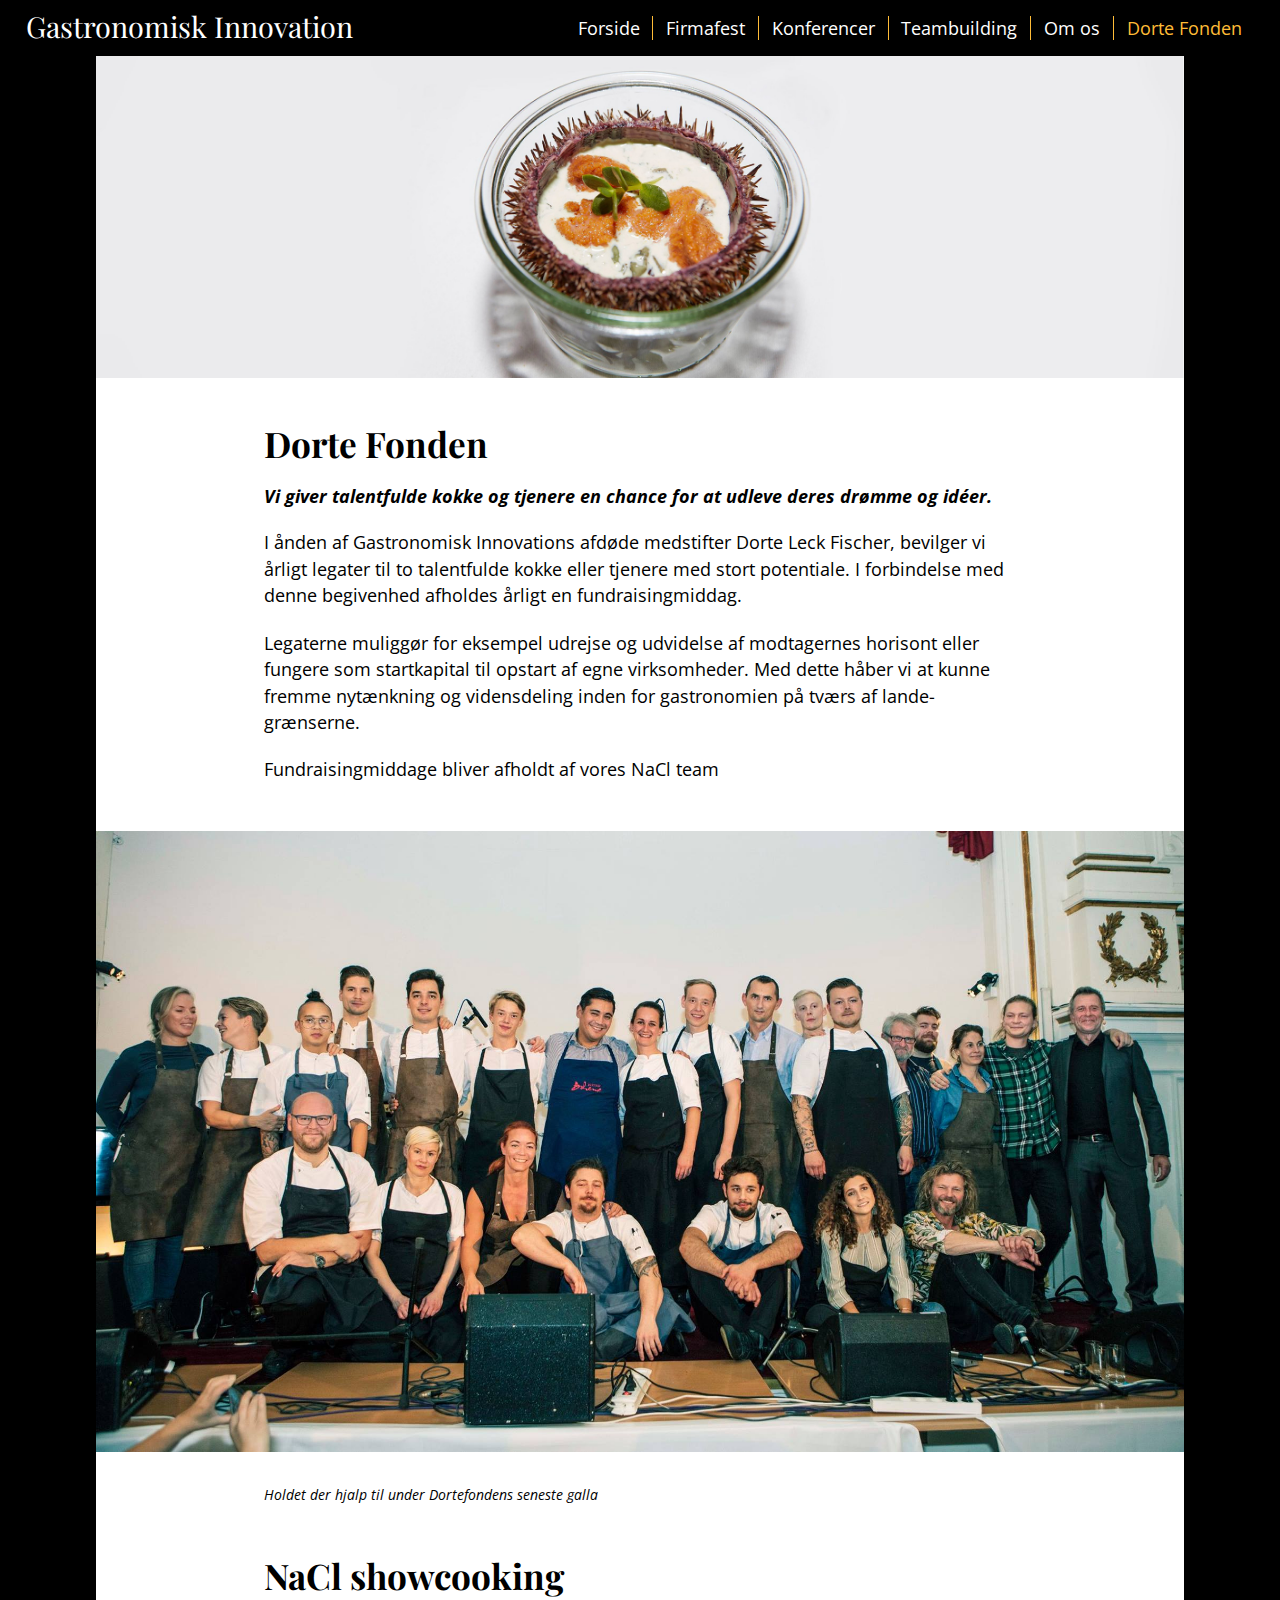
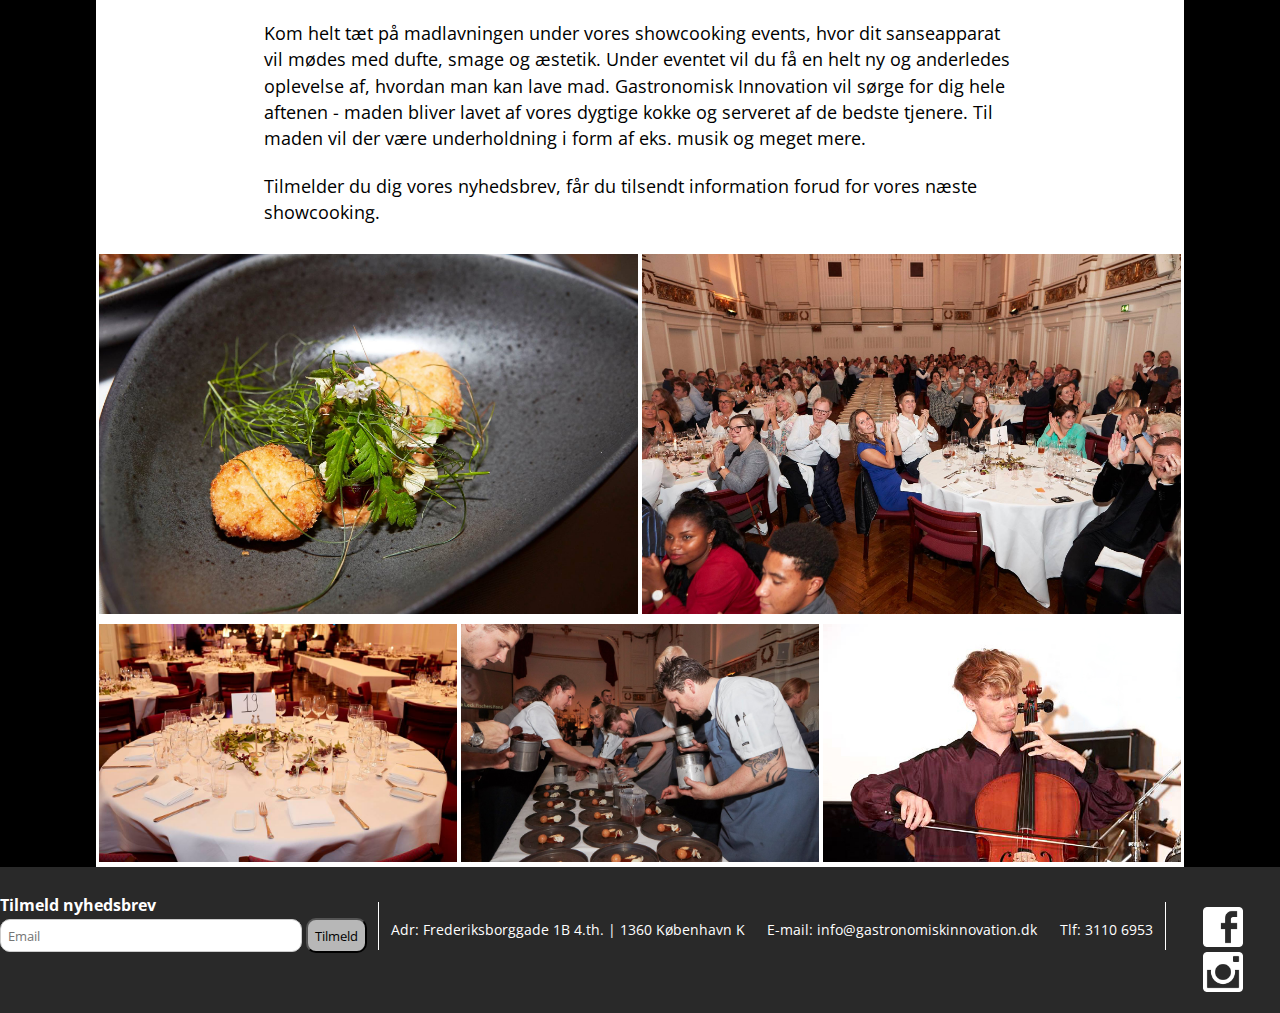
==== dortefonden.html @ 855b717e "Cleaned up in folder. Added mobile version of omos banner" ====
<!DOCTYPE html>
<html>
  <head lang="da">
        <!-- Global site tag (gtag.js) - Google Analytics -->
    <script async src="https://www.googletagmanager.com/gtag/js?id=UA-109349681-2"></script>
    <script>
      window.dataLayer = window.dataLayer || [];
      function gtag(){dataLayer.push(arguments);}
      gtag('js', new Date());

      gtag('config', 'UA-109349681-2');

      window.addEventListener('resize', function() {
    if (window.matchMedia('(min-width: 1076px)').matches) {
        document.getElementById('burger').checked = false;
    }
    }, true);
    </script>

    <meta charset="utf-8">
    <title>Gastronomisk Innovation | Dortefonden</title>
    <link href="https://fonts.googleapis.com/css?family=Open+Sans:300|Playfair+Display" rel="stylesheet">
    <link rel="stylesheet" href="css/style.css">
    <meta name="viewport" content="width=device-width, initial-scale=1.0">

    <link rel="apple-touch-icon" sizes="180x180" href="favicon/apple-touch-icon.png">
    <link rel="icon" type="image/png" sizes="32x32" href="favicon/favicon-32x32.png">
    <link rel="icon" type="image/png" sizes="16x16" href="favicon/favicon-16x16.png">
    <link rel="manifest" href="favicon/manifest.json">
    <link rel="mask-icon" href="favicon/safari-pinned-tab.svg" color="#ffbc37">
    <link rel="shortcut icon" href="favicon/favicon.ico">
    <meta name="msapplication-config" content="favicon/browserconfig.xml">
    <meta name="theme-color" content="#ffffff">
  </head>
  <body>
    <input id="burger" type="checkbox" />
    <label for="burger">
      <span></span>
      <span></span>
      <span></span>
    </label>
    <nav class="mobil" >
      <a class="navn" href="index.html">Gastronomisk Innovation</a>
      <ul>
        <li><a href="index.html">Forside</a></li>
        <li><a href="firmafest.html">Firmafest</a></li>
        <li><a href="konferencer.html">Konferencer</a></li>
        <li><a href="teambuilding.html">Teambuilding</a></li>
        <li><a href="omos.html">Om os</a></li>
        <li><a href="dortefonden.html" class="current">Dorte Fonden</a></li>
      </ul>
    </nav>
    <nav class="desktop" >
      <a class="navn" href="index.html">Gastronomisk Innovation</a>
      <ul>
        <li><a href="dortefonden.html" class="current">Dorte Fonden</a></li>
        <li><a href="omos.html">Om os</a></li>
        <li><a href="teambuilding.html">Teambuilding</a></li>
        <li><a href="konferencer.html">Konferencer</a></li>
        <li><a href="firmafest.html">Firmafest</a></li>
        <li class="undtagelsen"><a href="index.html">Forside</a></li>
      </ul>
    </nav>
    <main class="whitepower" >
      <div class="Smid indhold i den her plsssss">
        <img id="toppic" src="img/pindsvindesktop.jpg" class="desktopbanner" alt="pindsvine ret">
          <img id="toppic" src="img/pindsvin.jpg" class="mobilbanner" alt="pindsvine ret">
<!-- Michelle start-->
        <article class="michelle-indhold">
        <h1>Dorte Fonden</h1>
        <h3>Vi giver talent&shy;fulde kok&shy;ke og tjen&shy;ere en chance for at ud&shy;leve deres drøm&shy;me og idé&shy;er.</h3>
        <p>I ånd&shy;en af Gastronomisk Innovations af&shy;døde med&shy;stifter Dorte Leck Fischer, be&shy;vilger vi årligt legater til to talent&shy;fulde kok&shy;ke eller tjen&shy;ere med stort potentiale. I forbind&shy;else med den&shy;ne be&shy;given&shy;hed af&shy;holdes årligt en fund&shy;raisin&shy;gmiddag.</p>

        <p>
        Legat&shy;erne mulig&shy;gør for eksempel udrejse og udvid&shy;else af modtag&shy;ernes hori&shy;sont eller fungere som start&shy;kapital til opstart af egne virk&shy;somhed&shy;er.
        Med dette håber vi at kun&shy;ne frem&shy;me ny&shy;tænk&shy;ning og videns&shy;deling inden for gastro&shy;nomien på tværs af lande&shy;grænserne.</p>

        <p>Fundraisingmiddage bliver afholdt af vores NaCl team</p>

      </article>
      <img id="middle" src="img/okt17.jpg" alt="holdet der hjalp under gallaen">

      <article class="michelle-indhold">
        <p id="caption">Holdet der hjalp til under Dortefondens seneste galla</p>

        <h1 id="nacl">NaCl showcooking</h1>
        <p>Kom helt tæt på mad&shy;lav&shy;ningen under vores show&shy;cooking events, hvor dit sanse&shy;apparat vil mødes med dufte, smage og æstetik. Under eventet vil du få en helt ny og ander&shy;ledes oplev&shy;else af, hvor&shy;dan man kan lave mad. Gastronomisk Innovation vil sørge for dig hele aftenen - maden bliver lavet af vores dygtige kok&shy;ke og serveret af de bedste tjen&shy;ere. Til maden vil der være under&shy;holdning i form af eks. musik og meget mere.</p>

        <p>Tilmelder du dig vores nyhedsbrev, får du tilsendt information forud for vores næste showcooking.</p>
      </article>

      <div class="grid">
        <div class="billederher">
          <img src="img/krabbe.jpg" alt="Mad">
          <img src="img/forsamling.jpg" alt="Forsamling til galla">
        </div>
        <div class="billederder">
          <img src="img/bord.jpg" alt="Dækket bord">
          <img src="img/dortetilberedning.jpg" alt="Tilberedning af mad">
          <img src="img/musik2.jpg" alt="Musiker">
        </div>
      </div>

</div>
    </main>
<!--Michelle slut-->

    <footer>
      <div class="formdiv">
        <form action="action_page.php">
          <div class="mail" >
            <h3>Tilmeld nyhedsbrev</h3>
            <input type="text" placeholder="Email" name="email" required>
            <button type="submit" class="signupbtn">Tilmeld</button>
          </div>
        </form>
      </div>
      <div class="kontaktinfo">
        <div class="">
          <a href="https://goo.gl/maps/WK9mbAa1QhL2">Adr: Frederiksborggade 1B 4.th. | 1360 København K</a>
        </div>
        <div class="">
          <a href="mailto:info@gastronomiskinnovation.dk">E-mail: info@gastronomiskinnovation.dk</a>
        </div>
        <div class="">
          <a href="tel:31106953">Tlf: 3110 6953</a>
        </div>
      </div>
      <div class="someikoner">
        <!--Icons made by https://www.flaticon.com/authors/google. Used under Creative Commons BY 3.0 license-->
        <a href="https://www.facebook.com/281933641918247/" target="_blank">
        <img src="img/facebook.png" alt="Facebook"></a>
        <a href="https://www.instagram.com/gastronomiskinnovation/" target="_blank">
        <img src="img/instagram.png" alt="Instagram"></a>
      </div>
    </footer>
  </body>
</html>
---- css/style.css ----
@charset "UTF-8";
* {
  box-sizing: border-box;
  font-family: 'open sans', sans-serif; }

body footer div.kontaktinfo div {
  text-align: center; }

body > nav.desktop > ul > li > a:hover {
  opacity: 0.75; }

body > nav.mobil > ul > li > a:hover {
  opacity: 0.5; }

body > nav.mobil > ul > li > a {
  font-weight: lighter; }

body > main > div.velkommentekst {
  /*text-align: center;
  display: block;
  margin-top: -5em;
  background-color: black;
  padding: 0.5em;
  z-index: 16;*/
  max-width: 95%;
  background-color: black;
  margin: -4em auto 2em auto;
  z-index: 100;
  padding-top: 1em;
  padding-bottom: 1em;
  text-align: center; }
  body > main > div.velkommentekst h4 {
    color: #FFBC37;
    font-size: 5vw;
    margin-top: 0;
    margin-bottom: 0.6em; }
  body > main > div.velkommentekst p {
    color: white;
    margin-top: 0; }

body {
  background-color: black; }
  body div.mobilindexbillede {
    position: relative;
    text-align: center;
    display: block;
    z-index: -1; }
    body div.mobilindexbillede img {
      max-width: 100%;
      z-index: 3;
      margin-bottom: -0.3em; }
    body div.mobilindexbillede p {
      font-size: 1.8em;
      color: black;
      background-color: rgba(0, 0, 0, 0.5);
      position: absolute;
      transform: translate(-50%, -50%);
      top: 50%;
      left: 50%;
      width: 100%;
      padding: 0.2em; }
  body div.desktopindexbillede {
    display: none; }
  body main.nicolai {
    max-width: 700px;
    margin: 0 auto;
    background-color: white; }
    body main.nicolai img.insects {
      max-width: 100%; }
    body main.nicolai div.ydelsesikoner figure {
      max-width: 80%;
      margin: 0 auto 4em auto;
      display: block;
      text-align: center; }
      body main.nicolai div.ydelsesikoner figure:hover {
        opacity: 0.75; }
      body main.nicolai div.ydelsesikoner figure img {
        max-width: 50%; }
      body main.nicolai div.ydelsesikoner figure h6 {
        color: Black;
        font-size: 2em;
        margin-top: 0;
        margin-bottom: 0;
        font-family: 'Playfair display', serif; }
      body main.nicolai div.ydelsesikoner figure figcaption {
        color: black; }
    body main.nicolai div.norreport {
      text-align: center; }
      body main.nicolai div.norreport h5 {
        color: black;
        font-size: 1.5em;
        margin-bottom: 0.5em;
        font-family: 'Playfair display', serif; }
      body main.nicolai div.norreport p {
        color: black; }
    body main.nicolai div.reviewdiv {
      text-align: center; }
      body main.nicolai div.reviewdiv div.facebook {
        margin-top: 2.5em; }
        body main.nicolai div.reviewdiv div.facebook div.stars img {
          max-width: 10%; }
        body main.nicolai div.reviewdiv div.facebook p {
          color: black;
          margin-top: 0; }
      body main.nicolai div.reviewdiv h5 {
        color: black;
        font-size: 2em;
        margin-bottom: 0;
        font-family: 'Playfair display', serif; }
      body main.nicolai div.reviewdiv div.reviews div.review h2.gås {
        color: #FFBC37;
        font-family: arial, sans-serif;
        font-size: 6em;
        font-weight: normal;
        line-height: 0.01em;
        margin: 0.7em 0 -0.2em 0; }
      body main.nicolai div.reviewdiv div.reviews div.review p {
        color: black;
        margin-bottom: 0; }
      body main.nicolai div.reviewdiv div.reviews div.review h4 {
        color: black;
        margin-top: 0; }

body {
  background-color: black;
  margin: 0; }
  body div figure {
    margin: 0; }
    body div figure img {
      max-width: 100%; }
    body div figure.desktop {
      display: none; }
    body div figure p {
      text-align: center;
      width: 100%;
      position: absolute;
      font-size: 2.2em;
      color: black;
      top: 30.8vh;
      display: block;
      left: 50%;
      transform: translate(-50%, -50%);
      background-color: rgba(0, 0, 0, 0.5); }
  body footer {
    padding-top: 3vh;
    background-color: #292929; }
    body footer div {
      max-width: 90%;
      display: block;
      margin: 0 auto; }
      body footer div form {
        margin-top: 0em;
        padding-bottom: 1em;
        max-width: 100%; }
        body footer div form div.mail {
          /*  margin: 0 0 0 1em;*/ }
        body footer div form div button {
          background-color: #B7B7B7;
          border-radius: 10px;
          padding: 0.5em; }
        body footer div form div h3 {
          margin-bottom: 0.1em;
          margin-top: 0;
          font-family: 'open sans', sans-serif;
          color: white;
          font-size: 1em; }
        body footer div form div input[type=text] {
          width: 70%;
          padding: 12px 20px;
          display: inline-block;
          border: 1px solid #ccc;
          box-sizing: border-box;
          border-radius: 10px;
          padding: 0.5em; }
      body footer div.someikoner {
        text-align: center;
        padding-bottom: 1em; }
        body footer div.someikoner a {
          margin-left: 0.5em;
          margin-right: 0.5em;
          color: white; }
          body footer div.someikoner a img {
            max-width: 2.5em; }
      body footer div div {
        padding-bottom: 1em; }
        body footer div div a {
          text-decoration: none;
          color: white;
          display: inline; }
  body input#burger {
    opacity: 0; }
  body main {
    margin: 0 auto;
    display: block;
    padding: 0.3em; }
    body main.whitepower {
      padding: 0;
      margin-top: 2.15em; }
      body main.whitepower div {
        background-color: white;
        /*margin: 2.5em auto 0;  Giver ekstra uønsket afstand mellem bilederne på Dortefonden*/ }
        body main.whitepower div img {
          max-width: 100%; }
        body main.whitepower div article {
          max-width: 800px;
          margin: auto;
          padding: 0.5em; }
          body main.whitepower div article h1 {
            font-size: 1.8em;
            margin-top: 0.5em;
            margin-bottom: 0.5em;
            font-family: 'Playfair display', serif; }
          body main.whitepower div article h3 {
            font-size: 1.1em;
            font-style: italic;
            margin: 0; }
          body main.whitepower div article p {
            color: black;
            font-size: 1.1em;
            margin-top: 1.2em;
            line-height: 1.5em; }
          body main.whitepower div article .galleri {
            /*Både billeder og knapper i galleri*/
            position: relative;
            /*Tillader placering af knapper oven på billeder*/
            margin: 0; }
            body main.whitepower div article .galleri button {
              /*Pile i galleri*/
              background-color: rgba(0, 0, 0, 0.4);
              /*Sort farve med 40% opacity*/
              font-size: 1.8em;
              /*Størrelse på pilen*/
              color: white;
              border: none;
              padding: 0.2em 0.1em;
              /*Pilens kasse*/
              position: absolute;
              /*Tillader placering af knapper oven på billeder*/
              outline: none;
              /*Fjerner markering af knappen ved klik*/
              transform: translate(0%, -50%);
              /*Justeringer i forhold til centrum på y-aksen*/
              top: 50%;
              /*Placér midt på billedets y-akse*/ }
            body main.whitepower div article .galleri .w3-display-right {
              /*Knap til at vise næste billede i slideshow*/
              right: 0;
              /*Afstanden fra højre kant af kassen skal være 0*/ }
          body main.whitepower div article .miniatures {
            /*Miniaturer under det store billede i galleriet*/
            columns: 3;
            /*3 miniaturer ved siden af hinanden*/
            width: 100%;
            margin: 0.5em 0 0 0;
            /*Lidt afstand til det store billede*/ }
            body main.whitepower div article .miniatures img {
              display: block;
              /*Så miniaturerne står ved siden af hinanden*/ }
          body main.whitepower div article .w3-opacity-off {
            /*Sætter border rundt om det valgte billede i galleriet*/
            border: solid #FFBC37 1vmin; }
  body nav a.navn {
    text-decoration: none;
    color: white;
    font-family: 'Playfair Display', serif;
    padding-left: 1%;
    padding-top: 0.3em;
    clear: both;
    float: left;
    font-size: 1.6em;
    max-width: 420px; }
  body nav.desktop {
    display: none; }
  body h1 {
    /*position: fixed;
    top: 40px;
    left: 40px;
    z-index: 6;
    font-size: 20px;
    font-weight: 900;
    font-family: sans-serif;
    text-transform: uppercase;*/ }
    body h1 > span {
      text-transform: none;
      opacity: .5;
      font-weight: 300;
      font-size: 50px; }
  body input + label {
    position: fixed;
    top: 0.4em;
    right: 5%;
    height: 65px;
    width: 9%;
    z-index: 15; }
    body input + label span {
      position: absolute;
      width: 100%;
      height: 3%;
      top: 33%;
      margin-top: -1px;
      left: 0;
      display: block;
      background: white;
      transition: .5s; }
    body input + label span:first-child {
      top: 20%; }
    body input + label span:last-child {
      top: 47%; }
  body label:hover {
    cursor: pointer; }
  body input:checked + label span {
    opacity: 0;
    top: 50%; }
  body input:checked + label span:first-child {
    opacity: 1;
    transform: rotate(225deg); }
  body input:checked + label span:last-child {
    opacity: 1;
    transform: rotate(-225deg); }
  body input ~ nav.mobil {
    background: black;
    position: fixed;
    top: 0;
    left: 0;
    width: 100%;
    /*  height: 3.5em;*/
    height: 0.001vh;
    transition: .5s;
    /*  transition-delay: .5s; Hvorfor?*/
    z-index: 14;
    padding-bottom: 3.5em; }
    body input ~ nav.mobil > ul {
      position: absolute;
      top: 15%;
      left: 7%;
      right: 17%;
      list-style: none;
      display: none; }
      body input ~ nav.mobil > ul > li {
        opacity: 0;
        transition: .5s;
        transition-delay: 0s; }
        body input ~ nav.mobil > ul > li > a {
          font-family: 'Open Sans', sans-serif;
          text-decoration: none;
          text-transform: uppercase;
          color: white;
          display: block;
          padding: 6%;
          font-size: 1.5em; }
          body input ~ nav.mobil > ul > li > a.current {
            color: #FFBC37; }
  body input:checked ~ nav {
    height: 100%;
    transition-delay: 0s; }
    body input:checked ~ nav > ul {
      display: block; }
      body input:checked ~ nav > ul > li {
        opacity: 1;
        transition-delay: .5s; }

/*Michelle start*/
#toppic {
  width: 100%; }

article.michelle-indhold {
  max-width: 800px;
  padding: 0.6em;
  margin: auto; }
  article.michelle-indhold h3 {
    font-size: 1.1em;
    font-style: italic;
    margin: 0; }
  article.michelle-indhold .michelle-indhold > h1 {
    font-size: 1.8em;
    margin-bottom: 0.5em;
    margin-top: 0.5em;
    font-family: 'Playfair Display', serif; }
  article.michelle-indhold p {
    color: black;
    margin: 0;
    margin-top: 1.2em;
    line-height: 1.5em; }
  article.michelle-indhold #caption {
    font-size: 0.9em;
    font-style: italic;
    margin-top: 0.2em; }
  article.michelle-indhold #nacl {
    margin-top: 1.3em;
    margin-bottom: 0; }

#middle {
  width: 100%;
  margin-top: 1.5em; }

.grid {
  margin-top: 1.5em; }
  .grid img {
    width: 100%;
    margin-top: 0.3em; }

/*Michelle slut*/
/* Katja */
.omosimg, .videoo {
  max-width: 100%; }

/* Text */
.tlf {
  text-align: center;
  font-size: 1.2em; }

.familie, .booktext {
  margin-left: 10%;
  margin-right: 10%;
  line-height: 1.5em; }

.omos {
  font-size: 2.2em;
  font-family: 'playfair display', serif; }

.centertext {
  text-align: center; }

body main.whitepower div .interview {
  margin: 2em auto;
  padding-top: 0; }
body main.whitepower div .videoWrapper {
  /*Så den embeddede video fylder hele bredden med det rigtige h/b-forhold*/
  position: relative;
  padding-bottom: 56.25%;
  /* 16:9 */
  height: 0;
  margin-top: 0; }
  body main.whitepower div .videoWrapper iframe {
    position: absolute;
    top: 0;
    left: 0;
    width: 100%;
    height: 100%; }

/* Link books */
.buylink {
  font-weight: bold;
  color: black;
  transition: color 0.2s ease;
  background-color: #FFBC37;
  transition: background-color 0.2s ease;
  border-radius: 25px;
  padding: 0.7em 1em;
  margin-top: 1em;
  display: inline-block;
  /*så den ikke klipper ind i p*/ }
  .buylink:hover {
    background-color: #292929;
    color: #FFBC37; }

a:link {
  text-decoration: none; }

/* Flexbox */
body main.whitepower .gallery {
  display: flex;
  flex-wrap: wrap;
  justify-content: center;
  position: relative;
  width: 100%;
  margin-top: 0.3em; }

.galleryitem {
  flex: 1 0 20em;
  max-width: 100%;
  margin: 1rem;
  margin-top: 0;
  margin-bottom: 2em; }

.galleryitem img {
  display: block;
  height: auto;
  width: 15em; }

.galleryitem figcaption {
  color: black;
  font-family: 'open sans', sans-serif;
  padding: .3em 0;
  text-align: center;
  padding-top: 1em; }

.captions {
  font-weight: 900;
  font-size: 1.5em; }

.galleryitem span {
  display: block;
  margin-left: auto;
  margin-right: auto;
  line-height: 1.5em;
  max-width: 438px;
  padding: 0 0.5em 0; }

.mortenflex, .rasmusflex, .isabelflex {
  max-width: 30%;
  border-radius: 50%;
  display: block;
  margin: auto; }

/* Flexbox books */
.book, .snaps, .ukrudt {
  max-width: 70%;
  margin: auto; }

/* Katja slut */
img.kniv {
  display: none; }

img.gaffel {
  display: none; }

.desktopbanner {
  display: none; }

.mobilbanner {
  display: block; }

@media screen and (max-width: 1075px) and (orientation: landscape) {
  nav.mobil ul {
    columns: 2; } }
@media screen and (min-width: 1076px) {
  .desktopbanner {
    display: block; }

  .mobilbanner {
    display: none; }

  body > main > div.velkommentekst {
    max-width: 82%;
    text-align: center;
    background-color: black;
    margin-left: auto;
    margin-right: auto;
    margin-top: -5em;
    z-index: 100;
    padding-top: 1em;
    padding-bottom: 1em; }
    body > main > div.velkommentekst h4 {
      /*font-size: 2.4em; Se @media for min 700px*/
      margin-bottom: 0;
      display: block;
      margin: 0 auto;
      color: #FFBC37; }
    body > main > div.velkommentekst p {
      font-size: 1.7em;
      margin-top: 0.6em;
      padding: 0 0.4em 0; }

  body img.kniv {
    display: block;
    max-width: 3.92%;
    float: right;
    margin-top: 9em; }
  body img.gaffel {
    display: block;
    max-width: 5%;
    float: left;
    transform: translate(-50%, 0%);
    margin-top: 9em; }
  body div.mobilindexbillede {
    display: none; }
    body div.mobilindexbillede img {
      max-width: 100%; }
  body div.desktopindexbillede {
    display: block;
    position: relative;
    text-align: center;
    z-index: -1;
    /*Så velkommentekst står foran*/
    margin-top: 3.2em; }
    body div.desktopindexbillede img {
      max-width: 100%;
      margin-bottom: -0.3em;
      /*Fjerner sort streg under billede*/ }
    body div.desktopindexbillede p {
      font-size: 2.5em;
      color: black;
      background-color: rgba(0, 0, 0, 0.5);
      position: absolute;
      transform: translate(-50%, -50%);
      top: 50%;
      left: 50%;
      width: 100%;
      padding: 0.2em; }
  body main.nicolai {
    max-width: 85%;
    background-color: white; }
    body main.nicolai div.ydelsesikoner {
      display: flex;
      justify-content: space-between;
      align-items: baseline;
      margin-top: 6em; }
      body main.nicolai div.ydelsesikoner figure {
        max-width: 30%;
        margin: 0 auto 4em auto;
        display: block;
        text-align: center; }
        body main.nicolai div.ydelsesikoner figure img {
          max-width: 60%; }
        body main.nicolai div.ydelsesikoner figure h6 {
          color: black;
          font-size: 2em;
          margin-top: 0;
          margin-bottom: 0; }
        body main.nicolai div.ydelsesikoner figure figcaption {
          color: black;
          max-width: 90%;
          display: block;
          margin: 0 auto; }
    body main.nicolai div.norreport {
      text-align: center;
      display: block;
      margin: 0 auto 4em; }
      body main.nicolai div.norreport h5 {
        color: black;
        font-size: 2em;
        margin-bottom: 0.5em; }
      body main.nicolai div.norreport p {
        color: black;
        max-width: 30em;
        margin: 0 auto;
        text-align: justify; }
    body main.nicolai div.reviewdiv {
      margin-bottom: 3em;
      text-align: center; }
      body main.nicolai div.reviewdiv div.facebook {
        margin-top: 2.5em; }
        body main.nicolai div.reviewdiv div.facebook div.stars img {
          max-width: 4%; }
        body main.nicolai div.reviewdiv div.facebook p {
          color: black;
          margin-top: 0; }
      body main.nicolai div.reviewdiv h5 {
        color: black;
        font-size: 2em;
        margin-bottom: 0; }
      body main.nicolai div.reviewdiv div.reviews {
        display: flex;
        justify-content: space-between;
        max-width: 80%;
        margin: 0 auto; }
        body main.nicolai div.reviewdiv div.reviews div.review {
          max-width: 40%; }
          body main.nicolai div.reviewdiv div.reviews div.review h2.gås {
            color: #FFBC37;
            font-family: arial, sans-serif;
            font-size: 6em;
            font-weight: normal;
            line-height: 0.01em;
            margin: 0.7em 0 0 0; }
          body main.nicolai div.reviewdiv div.reviews div.review p {
            color: black;
            margin-bottom: 0;
            margin-top: 0;
            text-align: justify; }
          body main.nicolai div.reviewdiv div.reviews div.review h4 {
            color: black;
            margin-top: 0; }

  body {
    margin: 0; }
    body div figure.mobil {
      display: none; }
    body div figure.desktop {
      display: block; }
    body main {
      max-width: 85%;
      display: block;
      margin: 0 auto; }
      body main.whitepower div {
        margin-top: 3.23em; }
        body main.whitepower div article {
          padding: 1.5em;
          /*Dobbelte padding i desktop format*/ }
          body main.whitepower div article h1 {
            font-size: 2.2em; }
          body main.whitepower div article .galleri button {
            font-size: 3em;
            /*Størrelse på pilen*/
            padding: 0.3em 0.1em;
            /*Pilens kasse*/ }
          body main.whitepower div article .galleri :hover {
            color: #FFBC37; }
    body input {
      display: none; }
    body label {
      display: none; }
    body nav.mobil {
      display: none; }
    body nav.desktop {
      display: block;
      position: fixed;
      background-color: black;
      height: 3.47em;
      width: 100%;
      z-index: 10;
      margin-top: -3.2em; }
      body nav.desktop a.navn {
        text-decoration: none;
        color: white;
        font-family: 'Playfair Display', serif;
        padding-left: 2%;
        padding-top: 0.5%;
        clear: both;
        float: left;
        font-size: 1.8em; }
      body nav.desktop ul {
        padding: 0;
        width: 65%;
        float: right;
        margin-bottom: 0;
        margin-right: 2%; }
        body nav.desktop ul li {
          float: right;
          padding-left: 0.8em;
          padding-right: 0.8em;
          display: inline-block;
          border-left: 1px solid #FFBC37; }
          body nav.desktop ul li.undtagelsen {
            border: none;
            padding-left: 0; }
          body nav.desktop ul li a {
            text-decoration: none;
            color: white;
            font-family: 'Open Sans', sans-serif;
            font-size: 1.1em; }
            body nav.desktop ul li a.current {
              color: #FFBC37; }
    body footer {
      display: flex;
      justify-content: space-around; }
      body footer div {
        margin-left: 0;
        margin-right: 0;
        max-width: 100%;
        display: inline-block;
        display: inline-block; }
        body footer div.formdiv {
          width: 30%; }
          body footer div.formdiv form div input {
            width: 80%; }
        body footer div form {
          display: inline-block;
          width: 100%; }
          body footer div form div {
            width: 100%;
            padding: 0; }
        body footer div.kontaktinfo {
          width: 50em;
          padding-top: 1em;
          display: flex;
          justify-content: space-around;
          border-left: 1px solid white;
          border-right: 1px solid white;
          padding-bottom: 0.1em;
          height: 3em;
          margin-top: 0.5em; }
          body footer div.kontaktinfo div a {
            font-size: 0.9em; }
        body footer div.someikoner {
          margin-top: 0.8em; }

  body main.whitepower div div.grid {
    display: flex;
    justify-content: space-between;
    flex-direction: column;
    margin: 0 0 0 0.2em; }
    body main.whitepower div div.grid div.billederher {
      display: block;
      margin: 0 auto; }
      body main.whitepower div div.grid div.billederher img {
        max-width: 49.7%; }
    body main.whitepower div div.grid div.billederder {
      margin: 0; }
      body main.whitepower div div.grid div.billederder img {
        max-width: 33%; } }
@media screen and (max-width: 370px) {
  body > nav.mobil > a {
    font-size: 1.3em;
    margin-top: 0.3em; }

  /*body input ~ nav.mobil {
      height: 3.4em;
    }*/ }
@media screen and (min-width: 700px) {
  body > main > div.velkommentekst > h4 {
    font-size: 2.19em; } }

/*# sourceMappingURL=style.css.map */
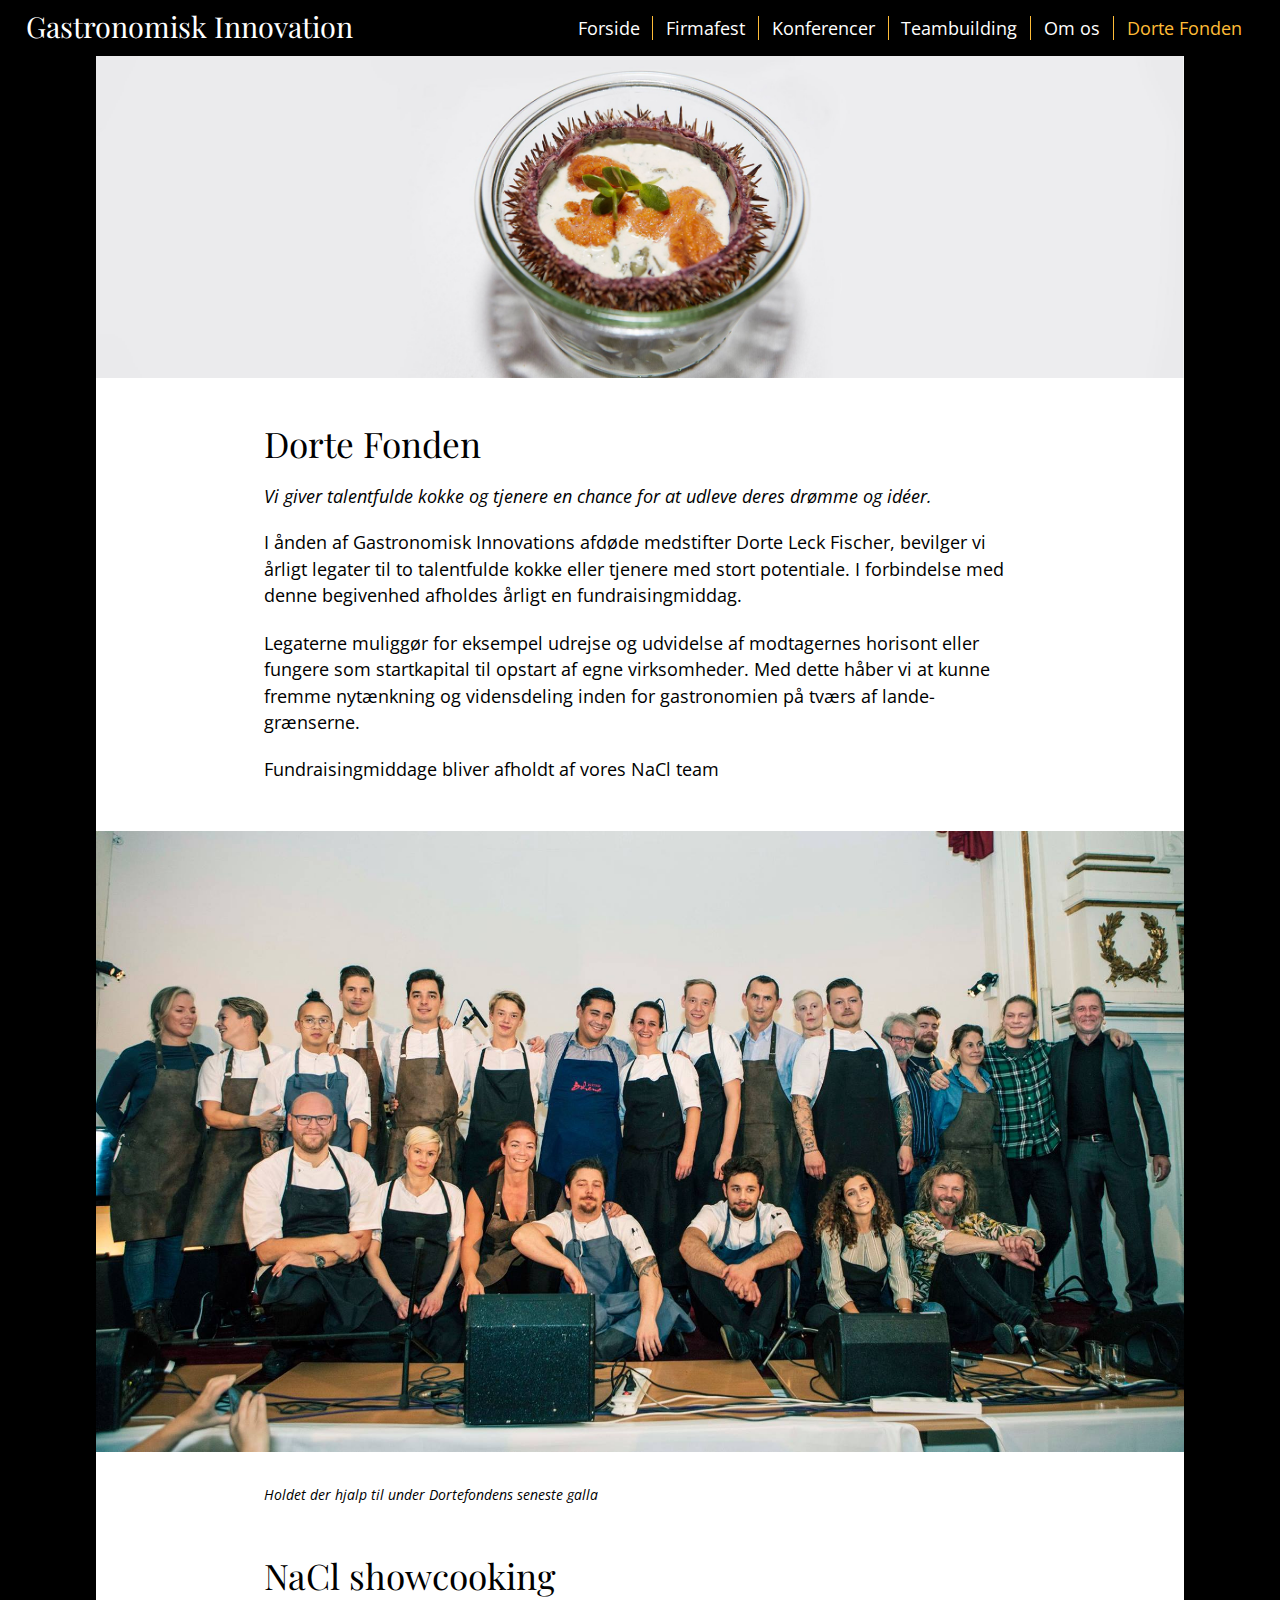
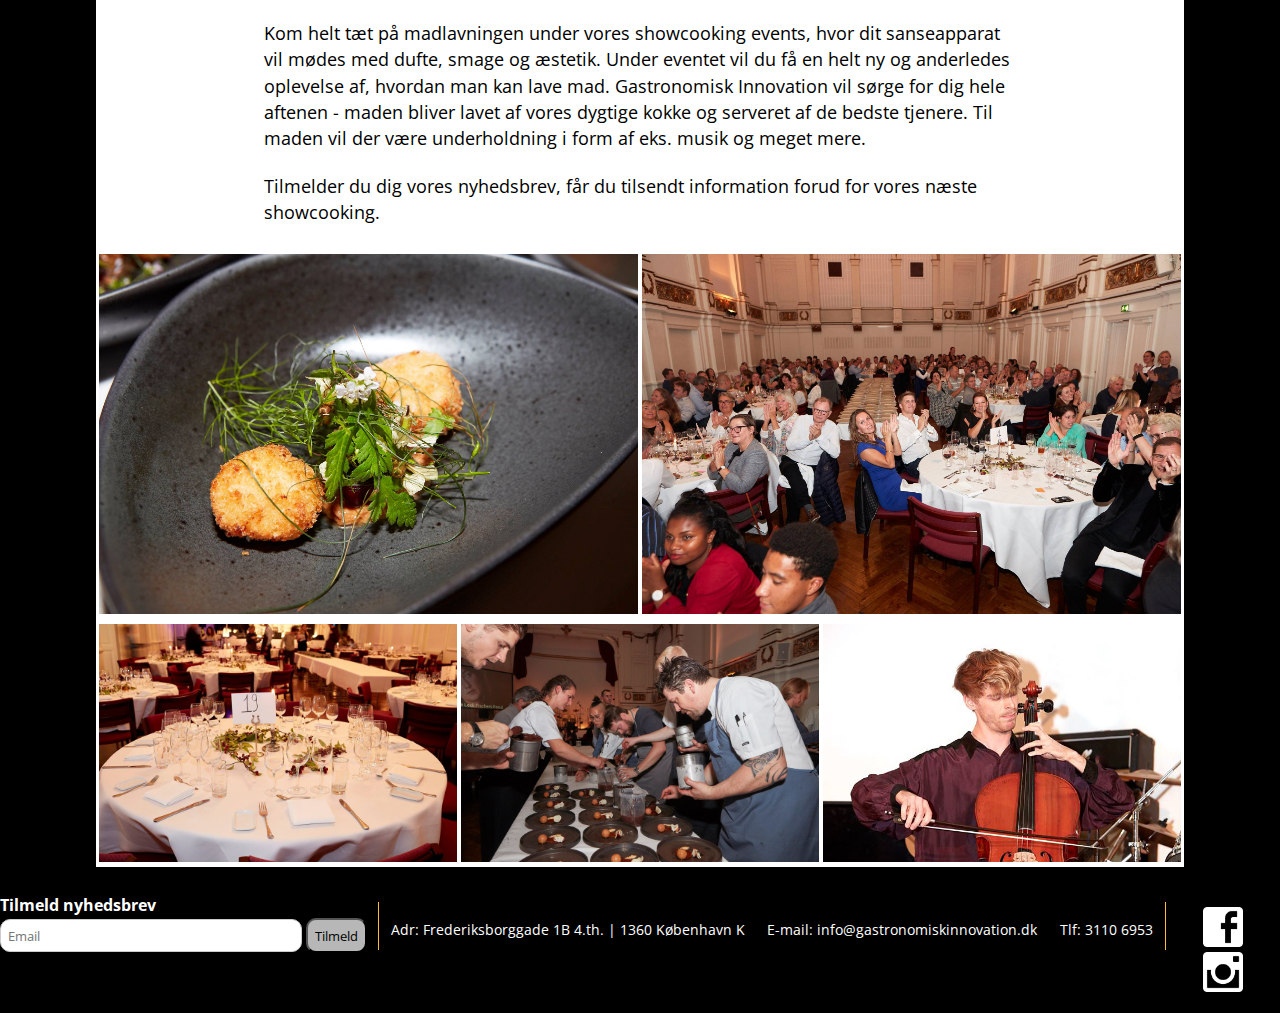
==== commit a6183ac0: "Font weight increased for desktop nav and main text" ====
--- a/dortefonden.html
+++ b/dortefonden.html
@@ -19,7 +19,7 @@
 
     <meta charset="utf-8">
     <title>Gastronomisk Innovation | Dortefonden</title>
-    <link href="https://fonts.googleapis.com/css?family=Open+Sans:300|Playfair+Display" rel="stylesheet">
+    <link href="https://fonts.googleapis.com/css?family=Open+Sans:400,400i,600,700|Playfair+Display:400,700" rel="stylesheet">
     <link rel="stylesheet" href="css/style.css">
     <meta name="viewport" content="width=device-width, initial-scale=1.0">
 
--- a/css/style.css
+++ b/css/style.css
@@ -1,6 +1,7 @@
 @charset "UTF-8";
 * {
-  box-sizing: border-box;
+  -webkit-box-sizing: border-box;
+          box-sizing: border-box;
   font-family: 'open sans', sans-serif; }
 
 body footer div.kontaktinfo div {
@@ -32,6 +33,7 @@
   body > main > div.velkommentekst h4 {
     color: #FFBC37;
     font-size: 5vw;
+    font-weight: 400;
     margin-top: 0;
     margin-bottom: 0.6em; }
   body > main > div.velkommentekst p {
@@ -51,10 +53,12 @@
       margin-bottom: -0.3em; }
     body div.mobilindexbillede p {
       font-size: 1.8em;
+      font-weight: 600;
       color: black;
       background-color: rgba(0, 0, 0, 0.5);
       position: absolute;
-      transform: translate(-50%, -50%);
+      -webkit-transform: translate(-50%, -50%);
+              transform: translate(-50%, -50%);
       top: 50%;
       left: 50%;
       width: 100%;
@@ -81,16 +85,40 @@
         font-size: 2em;
         margin-top: 0;
         margin-bottom: 0;
-        font-family: 'Playfair display', serif; }
+        font-family: 'Playfair display', serif;
+        font-weight: 400; }
       body main.nicolai div.ydelsesikoner figure figcaption {
         color: black; }
+    body main.nicolai div .kontaktos label {
+      display: block;
+      padding: 0.5em;
+      text-align: center;
+      border-bottom: 1px solid #CCC;
+      color: #666; }
+    body main.nicolai div .kontaktos input {
+      display: none;
+      visibility: hidden; }
+    body main.nicolai div .kontaktos #expand {
+      height: 0px;
+      overflow: hidden;
+      -webkit-transition: height 0.5s;
+      transition: height 0.5s;
+      background: url(http://placekitten.com/g/600/300);
+      color: #FFF; }
+    body main.nicolai div .kontaktos section {
+      padding: 0 20px; }
+    body main.nicolai div .kontaktos #toggle:checked ~ #expand {
+      height: 250px; }
+    body main.nicolai div .kontaktos #toggle:checked ~ label::before {
+      content: "-"; }
     body main.nicolai div.norreport {
       text-align: center; }
       body main.nicolai div.norreport h5 {
         color: black;
         font-size: 1.5em;
         margin-bottom: 0.5em;
-        font-family: 'Playfair display', serif; }
+        font-family: 'Playfair display', serif;
+        font-weight: 400; }
       body main.nicolai div.norreport p {
         color: black; }
     body main.nicolai div.reviewdiv {
@@ -106,7 +134,8 @@
         color: black;
         font-size: 2em;
         margin-bottom: 0;
-        font-family: 'Playfair display', serif; }
+        font-family: 'Playfair display', serif;
+        font-weight: 400; }
       body main.nicolai div.reviewdiv div.reviews div.review h2.gås {
         color: #FFBC37;
         font-family: arial, sans-serif;
@@ -139,11 +168,12 @@
       top: 30.8vh;
       display: block;
       left: 50%;
-      transform: translate(-50%, -50%);
+      -webkit-transform: translate(-50%, -50%);
+              transform: translate(-50%, -50%);
       background-color: rgba(0, 0, 0, 0.5); }
   body footer {
     padding-top: 3vh;
-    background-color: #292929; }
+    /*  background-color: #292929;*/ }
     body footer div {
       max-width: 90%;
       display: block;
@@ -169,7 +199,8 @@
           padding: 12px 20px;
           display: inline-block;
           border: 1px solid #ccc;
-          box-sizing: border-box;
+          -webkit-box-sizing: border-box;
+                  box-sizing: border-box;
           border-radius: 10px;
           padding: 0.5em; }
       body footer div.someikoner {
@@ -209,11 +240,13 @@
             font-size: 1.8em;
             margin-top: 0.5em;
             margin-bottom: 0.5em;
-            font-family: 'Playfair display', serif; }
+            font-family: 'Playfair display', serif;
+            font-weight: 400; }
           body main.whitepower div article h3 {
             font-size: 1.1em;
             font-style: italic;
-            margin: 0; }
+            margin: 0;
+            font-weight: 400; }
           body main.whitepower div article p {
             color: black;
             font-size: 1.1em;
@@ -238,7 +271,8 @@
               /*Tillader placering af knapper oven på billeder*/
               outline: none;
               /*Fjerner markering af knappen ved klik*/
-              transform: translate(0%, -50%);
+              -webkit-transform: translate(0%, -50%);
+                      transform: translate(0%, -50%);
               /*Justeringer i forhold til centrum på y-aksen*/
               top: 50%;
               /*Placér midt på billedets y-akse*/ }
@@ -248,7 +282,8 @@
               /*Afstanden fra højre kant af kassen skal være 0*/ }
           body main.whitepower div article .miniatures {
             /*Miniaturer under det store billede i galleriet*/
-            columns: 3;
+            -webkit-columns: 3;
+                    columns: 3;
             /*3 miniaturer ved siden af hinanden*/
             width: 100%;
             margin: 0.5em 0 0 0;
@@ -301,6 +336,7 @@
       left: 0;
       display: block;
       background: white;
+      -webkit-transition: .5s;
       transition: .5s; }
     body input + label span:first-child {
       top: 20%; }
@@ -313,10 +349,12 @@
     top: 50%; }
   body input:checked + label span:first-child {
     opacity: 1;
-    transform: rotate(225deg); }
+    -webkit-transform: rotate(225deg);
+            transform: rotate(225deg); }
   body input:checked + label span:last-child {
     opacity: 1;
-    transform: rotate(-225deg); }
+    -webkit-transform: rotate(-225deg);
+            transform: rotate(-225deg); }
   body input ~ nav.mobil {
     background: black;
     position: fixed;
@@ -325,6 +363,7 @@
     width: 100%;
     /*  height: 3.5em;*/
     height: 0.001vh;
+    -webkit-transition: .5s;
     transition: .5s;
     /*  transition-delay: .5s; Hvorfor?*/
     z-index: 14;
@@ -338,8 +377,10 @@
       display: none; }
       body input ~ nav.mobil > ul > li {
         opacity: 0;
+        -webkit-transition: .5s;
         transition: .5s;
-        transition-delay: 0s; }
+        -webkit-transition-delay: 0s;
+                transition-delay: 0s; }
         body input ~ nav.mobil > ul > li > a {
           font-family: 'Open Sans', sans-serif;
           text-decoration: none;
@@ -352,12 +393,14 @@
             color: #FFBC37; }
   body input:checked ~ nav {
     height: 100%;
-    transition-delay: 0s; }
+    -webkit-transition-delay: 0s;
+            transition-delay: 0s; }
     body input:checked ~ nav > ul {
       display: block; }
       body input:checked ~ nav > ul > li {
         opacity: 1;
-        transition-delay: .5s; }
+        -webkit-transition-delay: .5s;
+                transition-delay: .5s; }
 
 /*Michelle start*/
 #toppic {
@@ -416,7 +459,8 @@
 
 .omos {
   font-size: 2.2em;
-  font-family: 'playfair display', serif; }
+  font-family: 'playfair display', serif;
+  font-weight: 400; }
 
 .centertext {
   text-align: center; }
@@ -442,8 +486,10 @@
 .buylink {
   font-weight: bold;
   color: black;
+  -webkit-transition: color 0.2s ease;
   transition: color 0.2s ease;
   background-color: #FFBC37;
+  -webkit-transition: background-color 0.2s ease;
   transition: background-color 0.2s ease;
   border-radius: 25px;
   padding: 0.7em 1em;
@@ -459,15 +505,22 @@
 
 /* Flexbox */
 body main.whitepower .gallery {
+  display: -webkit-box;
+  display: -ms-flexbox;
   display: flex;
-  flex-wrap: wrap;
-  justify-content: center;
+  -ms-flex-wrap: wrap;
+      flex-wrap: wrap;
+  -webkit-box-pack: center;
+      -ms-flex-pack: center;
+          justify-content: center;
   position: relative;
   width: 100%;
   margin-top: 0.3em; }
 
 .galleryitem {
-  flex: 1 0 20em;
+  -webkit-box-flex: 1;
+      -ms-flex: 1 0 20em;
+          flex: 1 0 20em;
   max-width: 100%;
   margin: 1rem;
   margin-top: 0;
@@ -481,6 +534,7 @@
 .galleryitem figcaption {
   color: black;
   font-family: 'open sans', sans-serif;
+  font-weight: 400;
   padding: .3em 0;
   text-align: center;
   padding-top: 1em; }
@@ -523,7 +577,8 @@
 
 @media screen and (max-width: 1075px) and (orientation: landscape) {
   nav.mobil ul {
-    columns: 2; } }
+    -webkit-columns: 2;
+            columns: 2; } }
 @media screen and (min-width: 1076px) {
   .desktopbanner {
     display: block; }
@@ -561,7 +616,8 @@
     display: block;
     max-width: 5%;
     float: left;
-    transform: translate(-50%, 0%);
+    -webkit-transform: translate(-50%, 0%);
+            transform: translate(-50%, 0%);
     margin-top: 9em; }
   body div.mobilindexbillede {
     display: none; }
@@ -583,7 +639,8 @@
       color: black;
       background-color: rgba(0, 0, 0, 0.5);
       position: absolute;
-      transform: translate(-50%, -50%);
+      -webkit-transform: translate(-50%, -50%);
+              transform: translate(-50%, -50%);
       top: 50%;
       left: 50%;
       width: 100%;
@@ -592,9 +649,15 @@
     max-width: 85%;
     background-color: white; }
     body main.nicolai div.ydelsesikoner {
+      display: -webkit-box;
+      display: -ms-flexbox;
       display: flex;
-      justify-content: space-between;
-      align-items: baseline;
+      -webkit-box-pack: justify;
+          -ms-flex-pack: justify;
+              justify-content: space-between;
+      -webkit-box-align: baseline;
+          -ms-flex-align: baseline;
+              align-items: baseline;
       margin-top: 6em; }
       body main.nicolai div.ydelsesikoner figure {
         max-width: 30%;
@@ -641,8 +704,12 @@
         font-size: 2em;
         margin-bottom: 0; }
       body main.nicolai div.reviewdiv div.reviews {
+        display: -webkit-box;
+        display: -ms-flexbox;
         display: flex;
-        justify-content: space-between;
+        -webkit-box-pack: justify;
+            -ms-flex-pack: justify;
+                justify-content: space-between;
         max-width: 80%;
         margin: 0 auto; }
         body main.nicolai div.reviewdiv div.reviews div.review {
@@ -729,12 +796,16 @@
             text-decoration: none;
             color: white;
             font-family: 'Open Sans', sans-serif;
-            font-size: 1.1em; }
+            font-size: 1.1em;
+            font-weight: 400; }
             body nav.desktop ul li a.current {
               color: #FFBC37; }
     body footer {
+      display: -webkit-box;
+      display: -ms-flexbox;
       display: flex;
-      justify-content: space-around; }
+      -ms-flex-pack: distribute;
+          justify-content: space-around; }
       body footer div {
         margin-left: 0;
         margin-right: 0;
@@ -754,10 +825,13 @@
         body footer div.kontaktinfo {
           width: 50em;
           padding-top: 1em;
+          display: -webkit-box;
+          display: -ms-flexbox;
           display: flex;
-          justify-content: space-around;
-          border-left: 1px solid white;
-          border-right: 1px solid white;
+          -ms-flex-pack: distribute;
+              justify-content: space-around;
+          border-left: 1px solid #FFBC37;
+          border-right: 1px solid #FFBC37;
           padding-bottom: 0.1em;
           height: 3em;
           margin-top: 0.5em; }
@@ -767,9 +841,16 @@
           margin-top: 0.8em; }
 
   body main.whitepower div div.grid {
+    display: -webkit-box;
+    display: -ms-flexbox;
     display: flex;
-    justify-content: space-between;
-    flex-direction: column;
+    -webkit-box-pack: justify;
+        -ms-flex-pack: justify;
+            justify-content: space-between;
+    -webkit-box-orient: vertical;
+    -webkit-box-direction: normal;
+        -ms-flex-direction: column;
+            flex-direction: column;
     margin: 0 0 0 0.2em; }
     body main.whitepower div div.grid div.billederher {
       display: block;
@@ -791,5 +872,3 @@
 @media screen and (min-width: 700px) {
   body > main > div.velkommentekst > h4 {
     font-size: 2.19em; } }
-
-/*# sourceMappingURL=style.css.map */
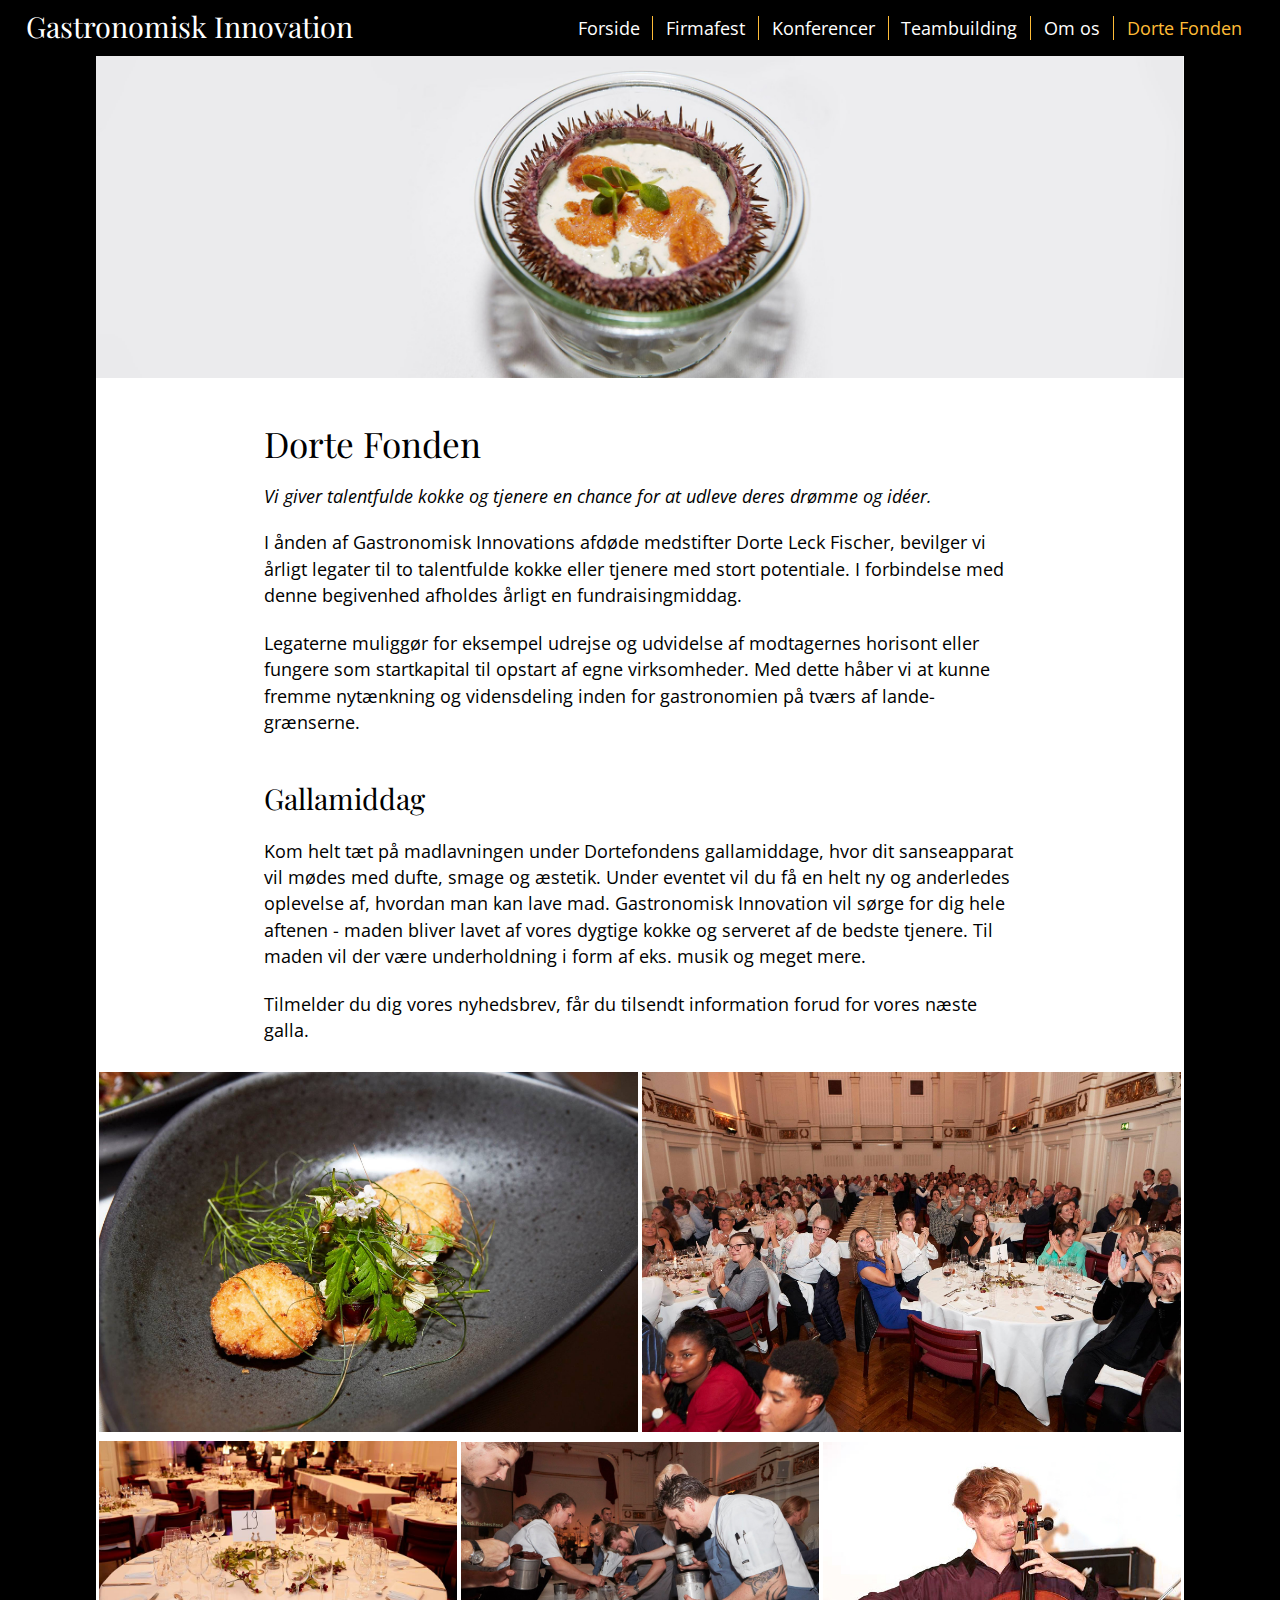
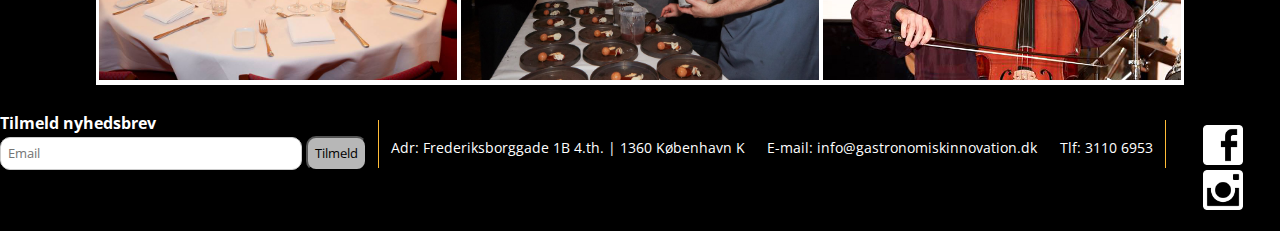
==== commit 1e536933: "Changed images on omos. Removed image on dortefonden + changed text" ====
--- a/dortefonden.html
+++ b/dortefonden.html
@@ -75,18 +75,11 @@
         Legat&shy;erne mulig&shy;gør for eksempel udrejse og udvid&shy;else af modtag&shy;ernes hori&shy;sont eller fungere som start&shy;kapital til opstart af egne virk&shy;somhed&shy;er.
         Med dette håber vi at kun&shy;ne frem&shy;me ny&shy;tænk&shy;ning og videns&shy;deling inden for gastro&shy;nomien på tværs af lande&shy;grænserne.</p>
 
-        <p>Fundraisingmiddage bliver afholdt af vores NaCl team</p>
+        <h1 id="nacl">Gallamiddag</h1>
+        <p>Kom helt tæt på mad&shy;lav&shy;ningen under Dortefondens gallamiddage, hvor dit sanse&shy;apparat vil mødes med dufte, smage og æstetik. Under eventet vil du få en helt ny og ander&shy;ledes oplev&shy;else af, hvor&shy;dan man kan lave mad. Gastronomisk Innovation vil sørge for dig hele aftenen - maden bliver lavet af vores dygtige kok&shy;ke og serveret af de bedste tjen&shy;ere. Til maden vil der være under&shy;holdning i form af eks. musik og meget mere.</p>
 
-      </article>
-      <img id="middle" src="img/okt17.jpg" alt="holdet der hjalp under gallaen">
+        <p>Tilmelder du dig vores nyhedsbrev, får du tilsendt information forud for vores næste galla.</p>
 
-      <article class="michelle-indhold">
-        <p id="caption">Holdet der hjalp til under Dortefondens seneste galla</p>
-
-        <h1 id="nacl">NaCl showcooking</h1>
-        <p>Kom helt tæt på mad&shy;lav&shy;ningen under vores show&shy;cooking events, hvor dit sanse&shy;apparat vil mødes med dufte, smage og æstetik. Under eventet vil du få en helt ny og ander&shy;ledes oplev&shy;else af, hvor&shy;dan man kan lave mad. Gastronomisk Innovation vil sørge for dig hele aftenen - maden bliver lavet af vores dygtige kok&shy;ke og serveret af de bedste tjen&shy;ere. Til maden vil der være under&shy;holdning i form af eks. musik og meget mere.</p>
-
-        <p>Tilmelder du dig vores nyhedsbrev, får du tilsendt information forud for vores næste showcooking.</p>
       </article>
 
       <div class="grid">
--- a/css/style.css
+++ b/css/style.css
@@ -429,8 +429,11 @@
     font-style: italic;
     margin-top: 0.2em; }
   article.michelle-indhold #nacl {
-    margin-top: 1.3em;
-    margin-bottom: 0; }
+    margin-top: 1.5em;
+    margin-bottom: 0;
+    font-size: 1.8em;
+    font-family: 'Playfair display', serif;
+    font-weight: 400; }
 
 #middle {
   width: 100%;
@@ -658,7 +661,7 @@
       -webkit-box-align: baseline;
           -ms-flex-align: baseline;
               align-items: baseline;
-      margin-top: 6em; }
+      margin-top: 4em; }
       body main.nicolai div.ydelsesikoner figure {
         max-width: 30%;
         margin: 0 auto 4em auto;
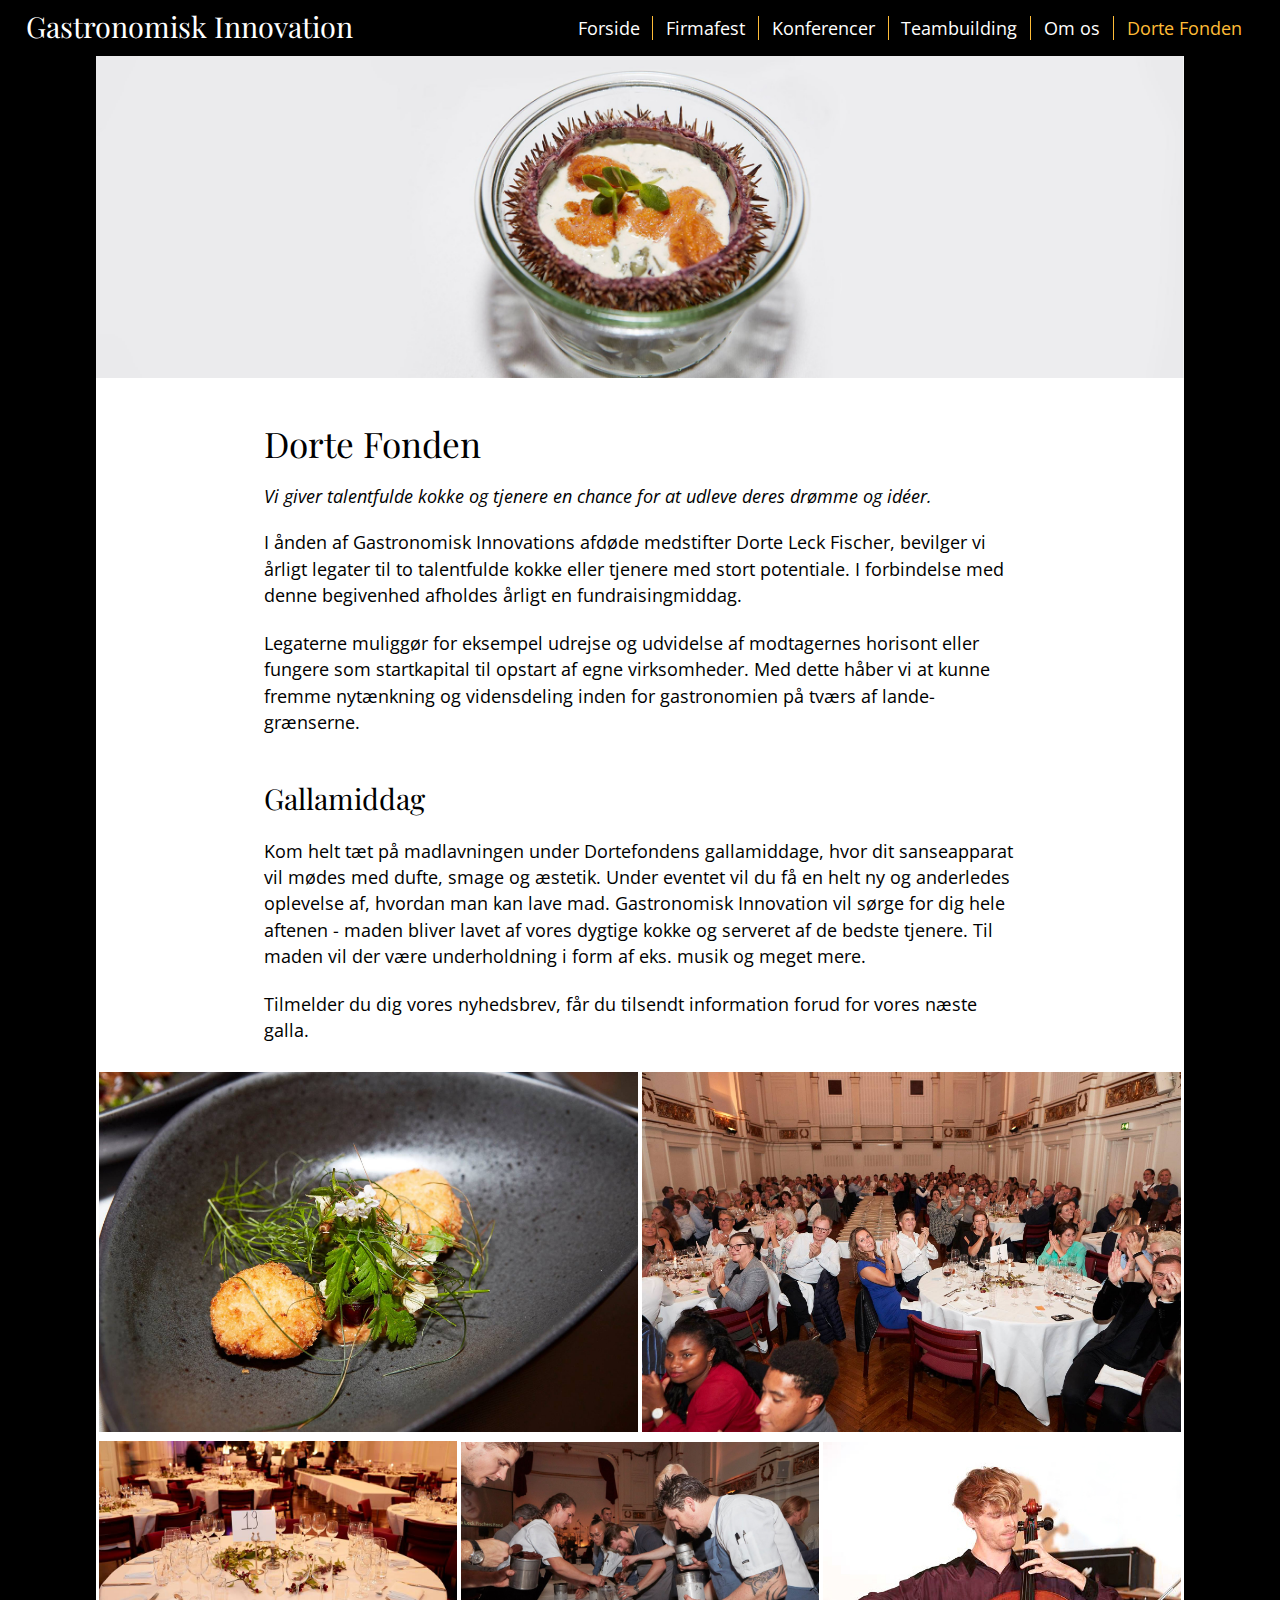
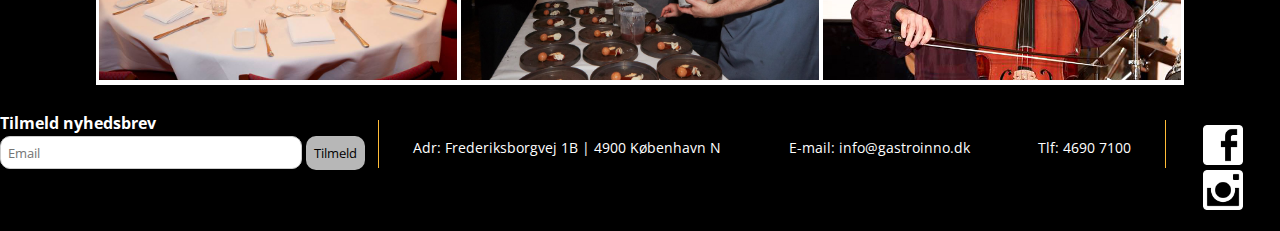
==== commit 0ce601a6: "Changed contact information" ====
--- a/dortefonden.html
+++ b/dortefonden.html
@@ -110,13 +110,13 @@
       </div>
       <div class="kontaktinfo">
         <div class="">
-          <a href="https://goo.gl/maps/WK9mbAa1QhL2">Adr: Frederiksborggade 1B 4.th. | 1360 København K</a>
+          <a href="https://goo.gl/maps/FaytYooMMXu" target="_blank">Adr: Frederiksborgvej 1B | 4900 København N</a>
         </div>
         <div class="">
-          <a href="mailto:info@gastronomiskinnovation.dk">E-mail: info@gastronomiskinnovation.dk</a>
+          <a href="mailto:info@gastroinno.dk">E-mail: info@gastroinno.dk</a>
         </div>
         <div class="">
-          <a href="tel:31106953">Tlf: 3110 6953</a>
+          <a href="tel:46907100">Tlf: 4690 7100</a>
         </div>
       </div>
       <div class="someikoner">
--- a/css/style.css
+++ b/css/style.css
@@ -187,7 +187,8 @@
         body footer div form div button {
           background-color: #B7B7B7;
           border-radius: 10px;
-          padding: 0.5em; }
+          padding: 0.6em;
+          border: none; }
         body footer div form div h3 {
           margin-bottom: 0.1em;
           margin-top: 0;
